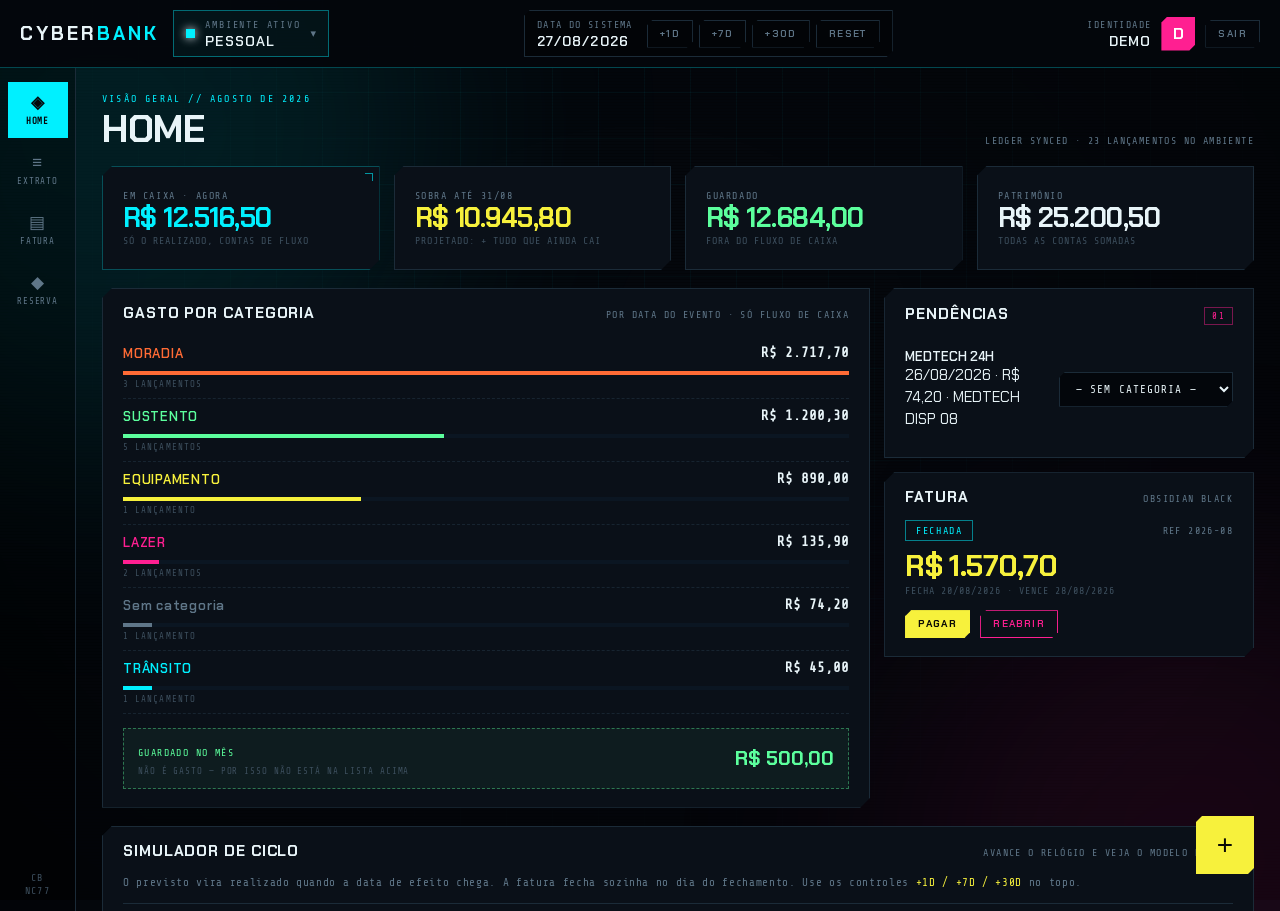
==== prototipo/app.html @ ab632f96 "feat(prototipo): terminal navegavel para validar regra de negocio Prototipo em prototipo/ (fora de d" ====
<!doctype html>
<html lang="pt-BR">
<head>
<meta charset="utf-8">
<meta name="viewport" content="width=device-width,initial-scale=1">
<title>CYBERBANK // TERMINAL</title>
<link rel="preconnect" href="https://fonts.googleapis.com">
<link rel="preconnect" href="https://fonts.gstatic.com" crossorigin>
<link href="https://fonts.googleapis.com/css2?family=Chakra+Petch:wght@400;600;700&family=Share+Tech+Mono&display=swap" rel="stylesheet">
<link rel="stylesheet" href="assets/css/cyber.css">
<link rel="stylesheet" href="assets/css/app.css">
</head>
<body>
<div class="atmos"></div><div class="glow-cyan"></div><div class="glow-pink"></div>

<!-- ================= HEADER: o ambiente vive aqui, sempre visivel ================= -->
<header class="hdr">
  <div class="hstack gap14">
    <b class="mark">CYBER<i>BANK</i></b>
    <div class="amb" id="ambChip">
      <span class="dot" id="ambDot"></span>
      <div class="stack">
        <span class="tele" style="letter-spacing:.18em">AMBIENTE ATIVO</span>
        <strong id="ambNome">PESSOAL</strong>
      </div>
      <span class="caret">▾</span>
      <div class="ambmenu" id="ambMenu"></div>
    </div>
  </div>

  <div class="hstack gap14 clockbox">
    <div class="stack">
      <span class="tele">DATA DO SISTEMA</span>
      <strong id="hoje">27/08/2026</strong>
    </div>
    <div class="hstack gap6">
      <button class="btn sm ghost" data-adv="1">+1D</button>
      <button class="btn sm ghost" data-adv="7">+7D</button>
      <button class="btn sm ghost" data-adv="30">+30D</button>
      <button class="btn sm ghost" id="btnReset" title="Recarrega os dados de demonstração">RESET</button>
    </div>
  </div>

  <div class="hstack gap10">
    <div class="stack" style="text-align:right">
      <span class="tele">IDENTIDADE</span>
      <strong id="quem">DEMO</strong>
    </div>
    <div class="avatar" id="avatar">D</div>
    <a class="btn sm ghost" href="index.html" style="text-decoration:none">SAIR</a>
  </div>
</header>

<div class="shell">
  <!-- ================= RAIL ================= -->
  <nav class="rail">
    <button class="nav on" data-tela="home"><span>◈</span>HOME</button>
    <button class="nav" data-tela="extrato"><span>≡</span>EXTRATO</button>
    <button class="nav" data-tela="fatura"><span>▤</span>FATURA</button>
    <button class="nav" data-tela="patrimonio"><span>◆</span>RESERVA</button>
    <div class="railfoot tele">CB<br>NC77</div>
  </nav>

  <!-- ================= MAIN ================= -->
  <main class="main scroll" id="main">

    <!-- ---------- HOME ---------- -->
    <section class="tela" data-tela="home">
      <div class="telahead">
        <div><div class="eyebrow">VISÃO GERAL // <span id="mesRef">AGOSTO/2026</span></div><h2 class="th">Home</h2></div>
        <div class="tele" id="statusLinha">LEDGER SYNCED</div>
      </div>

      <div class="grid4">
        <div class="panel hot metric"><span class="corner tr"></span>
          <span class="lbl">Em caixa · agora</span><span class="val cy" id="mEmCaixa">—</span>
          <span class="sub">SÓ O REALIZADO, CONTAS DE FLUXO</span></div>
        <div class="panel metric">
          <span class="lbl">Sobra até <span id="fimMes">31/08</span></span><span class="val ac" id="mSobra">—</span>
          <span class="sub">PROJETADO: + TUDO QUE AINDA CAI</span></div>
        <div class="panel metric">
          <span class="lbl">Guardado</span><span class="val lm" id="mGuardado">—</span>
          <span class="sub">FORA DO FLUXO DE CAIXA</span></div>
        <div class="panel metric">
          <span class="lbl">Patrimônio</span><span class="val" id="mPatrimonio">—</span>
          <span class="sub">TODAS AS CONTAS SOMADAS</span></div>
      </div>

      <div class="grid-2-1 mt18">
        <div class="panel">
          <div class="panel-head"><h3>Gasto por categoria</h3><span class="tele">POR DATA DO EVENTO · SÓ FLUXO DE CAIXA</span></div>
          <div id="catList"></div>
          <div class="guardadoline" id="guardadoLine"></div>
        </div>

        <div class="stack gap14">
          <div class="panel" id="boxPend">
            <div class="panel-head"><h3>Pendências</h3><span class="tag pend" id="pendCount">0</span></div>
            <div id="pendList"></div>
          </div>
          <div class="panel" id="boxFatura">
            <div class="panel-head"><h3>Fatura</h3><span class="tele" id="fatRef">—</span></div>
            <div id="fatResumo"></div>
          </div>
        </div>
      </div>

      <div class="panel mt18" id="boxSim">
        <div class="panel-head"><h3>Simulador de ciclo</h3><span class="tele">AVANCE O RELÓGIO E VEJA O MODELO REAGIR</span></div>
        <p class="hint">O previsto vira realizado quando a data de efeito chega. A fatura fecha sozinha no dia do fechamento. Use os controles <b>+1D / +7D / +30D</b> no topo.</p>
        <div class="logbox scroll" id="logBox"></div>
      </div>
    </section>

    <!-- ---------- EXTRATO ---------- -->
    <section class="tela hidden" data-tela="extrato">
      <div class="telahead">
        <div><div class="eyebrow">MOVIMENTO // AMBIENTE ATIVO</div><h2 class="th">Extrato</h2></div>
        <div class="hstack gap6">
          <select id="fConta" class="minisel"></select>
          <button class="btn sm" id="btnSoPend">SÓ PENDÊNCIAS</button>
        </div>
      </div>
      <div class="panel" style="padding:0"><div id="extList" class="extrato"></div></div>
    </section>

    <!-- ---------- FATURA ---------- -->
    <section class="tela hidden" data-tela="fatura">
      <div class="telahead">
        <div><div class="eyebrow">CRÉDITO // CICLO DE FATURA</div><h2 class="th">Fatura</h2></div>
        <select id="fSel" class="minisel"></select>
      </div>
      <div id="fatDetalhe"></div>
    </section>

    <!-- ---------- PATRIMONIO ---------- -->
    <section class="tela hidden" data-tela="patrimonio">
      <div class="telahead">
        <div><div class="eyebrow">PATRIMÔNIO // CONTAS E APLICAÇÕES</div><h2 class="th">Reserva</h2></div>
        <div class="tele">APORTE NÃO É GASTO — É DINHEIRO TROCANDO DE BOLSO</div>
      </div>
      <div id="patContas"></div>
    </section>
  </main>
</div>

<!-- ================= QUICK-ADD ================= -->
<button class="fab" id="fab" title="Lançar (tecla N)">+</button>

<div class="qa" id="qa">
  <div class="panel hot qabox">
    <span class="corner tr"></span>
    <div class="panel-head"><h3>Lançar rápido</h3><span class="tele">ESC PARA FECHAR</span></div>
    <form id="fQuick" autocomplete="off">
      <div class="seg" id="qaSent">
        <button type="button" class="on" data-s="SAIDA">SAÍDA</button>
        <button type="button" data-s="ENTRADA">ENTRADA</button>
      </div>
      <div class="field"><label>valor</label><input id="qValor" inputmode="decimal" placeholder="0,00" required></div>
      <div class="field"><label>o que foi</label><input id="qDesc" placeholder="DESCRIÇÃO" required></div>
      <div class="row">
        <div class="field"><label>meio</label><select id="qMeio"></select></div>
        <div class="field"><label>categoria <span style="color:var(--dim)">(opcional)</span></label><select id="qCat"></select></div>
      </div>
      <div class="err" id="qErr"></div>
      <button class="btn primary" style="width:100%">Lançar</button>
    </form>
    <button class="btn ghost mt10" style="width:100%" id="qFull">Abrir formulário completo →</button>
    <p class="hint mt10">Sem categoria o lançamento entra e vai para a fila de pendências. O sistema aceita exigir só a categorização — nunca a digitação.</p>
  </div>
</div>

<!-- ================= FORM COMPLETO ================= -->
<div class="modal" id="full">
  <div class="panel hot fullbox scroll">
    <span class="corner tr"></span><span class="corner bl"></span>
    <div class="panel-head"><h3>Novo lançamento</h3><button class="btn sm ghost" id="fullX">FECHAR</button></div>
    <div class="seg wide" id="fTipo">
      <button type="button" class="on" data-t="gasto">GASTO</button>
      <button type="button" data-t="receita">RECEITA</button>
      <button type="button" data-t="credito">CRÉDITO</button>
      <button type="button" data-t="transf">TRANSFERÊNCIA</button>
      <button type="button" data-t="boleto">BOLETO</button>
    </div>
    <form id="fFull" autocomplete="off">
      <div class="row">
        <div class="field"><label>valor</label><input id="xValor" inputmode="decimal" placeholder="0,00" required></div>
        <div class="field"><label>data do evento</label><input id="xData" type="date" required></div>
      </div>
      <div class="field"><label>descrição</label><input id="xDesc" placeholder="O QUE FOI" required></div>
      <div class="row" id="rowContaMeio">
        <div class="field"><label id="lblConta">conta / meio</label><select id="xMeio"></select></div>
        <div class="field"><label>categoria</label><select id="xCat"></select></div>
      </div>
      <div class="row hidden" id="rowTransf">
        <div class="field"><label>de</label><select id="xDe"></select></div>
        <div class="field"><label>para</label><select id="xPara"></select></div>
      </div>
      <div class="row hidden" id="rowCredito">
        <div class="field"><label>cartão</label><select id="xCartao"></select></div>
        <div class="field"><label>parcelas</label><select id="xParc"></select></div>
      </div>
      <div class="field hidden" id="rowVenc"><label>vencimento</label><input id="xVenc" type="date"></div>
      <div class="explica" id="xExplica"></div>
      <div class="err" id="xErr"></div>
      <button class="btn primary" style="width:100%">Registrar</button>
    </form>
  </div>
</div>

<div class="toast" id="toast"></div>

<script src="assets/js/dominio.js"></script>
<script src="assets/js/mock.js"></script>
<script src="assets/js/app.js"></script>
</body></html>
---- prototipo/assets/css/cyber.css ----
/* =========================================================================
   CYBERBANK // linguagem visual do prototipo
   Direcao: HUD denso. Telemetria e moldura; o numero que importa e o maior
   elemento da tela. Regras em docs/06-interface/direcao-visual.md
   ========================================================================= */

:root{
  --void:#04070c;
  --bg:#06090f;
  --panel:#0a1018;
  --panel-2:#0d141d;
  --line:#1b2b38;
  --line-hot:rgba(0,240,255,.28);

  --cyan:#00f0ff;
  --pink:#ff1f91;
  --acid:#f7f13c;
  --lime:#5cff9d;
  --rust:#ff6b35;

  --ink:#e8f4f8;
  --muted:#5f7688;
  --dim:#3d4f5e;

  --mono:'Share Tech Mono','JetBrains Mono','Consolas',monospace;
  --disp:'Chakra Petch','Rajdhani','Segoe UI',system-ui,sans-serif;

  --chamfer:polygon(0 10px,10px 0,100% 0,100% calc(100% - 10px),calc(100% - 10px) 100%,0 100%);
  --chamfer-sm:polygon(0 6px,6px 0,100% 0,100% calc(100% - 6px),calc(100% - 6px) 100%,0 100%);
}

*{box-sizing:border-box;margin:0;padding:0}
html,body{height:100%}
body{
  background:var(--void);color:var(--ink);
  font-family:var(--disp);font-size:15px;line-height:1.45;
  -webkit-font-smoothing:antialiased;
  overflow-x:hidden;
}

/* ---------- atmosfera: grid, scanline, vinheta ---------- */
.atmos{position:fixed;inset:0;pointer-events:none;z-index:0}
.atmos::before{ /* grade de perspectiva */
  content:'';position:absolute;inset:0;
  background:
    linear-gradient(rgba(0,240,255,.045) 1px,transparent 1px) 0 0/100% 46px,
    linear-gradient(90deg,rgba(0,240,255,.045) 1px,transparent 1px) 0 0/46px 100%;
  mask-image:radial-gradient(ellipse at 50% 0%,#000 10%,transparent 78%);
}
.atmos::after{ /* scanlines + vinheta */
  content:'';position:absolute;inset:0;
  background:
    repeating-linear-gradient(to bottom,rgba(0,0,0,.34) 0 1px,transparent 1px 3px),
    radial-gradient(ellipse at 50% 40%,transparent 30%,rgba(0,0,0,.72) 100%);
  opacity:.55;
}
.glow-cyan,.glow-pink{position:fixed;border-radius:50%;filter:blur(120px);pointer-events:none;z-index:0}
.glow-cyan{width:52vw;height:52vw;left:-18vw;top:-16vw;background:rgba(0,240,255,.10)}
.glow-pink{width:46vw;height:46vw;right:-16vw;bottom:-20vw;background:rgba(255,31,145,.09)}

/* ---------- tipografia ---------- */
.eyebrow{font:10px/1.4 var(--mono);letter-spacing:.22em;color:var(--cyan);text-transform:uppercase}
.tele{font:10px/1.5 var(--mono);letter-spacing:.14em;color:var(--muted);text-transform:uppercase}
.tele b{color:var(--cyan);font-weight:400}
h1,h2,h3{font-family:var(--disp);font-weight:700;text-transform:uppercase;letter-spacing:-.01em;line-height:.92}

.glitch{position:relative;display:inline-block}
.glitch::before,.glitch::after{
  content:attr(data-t);position:absolute;left:0;top:0;width:100%;
  clip-path:inset(0 0 55% 0);opacity:.85;pointer-events:none;
}
.glitch::before{color:var(--pink);opacity:.5;transform:translate(-3px,-1px)}
.glitch::after{color:var(--cyan);opacity:.5;transform:translate(3px,1px);clip-path:inset(52% 0 0 0)}
@media (prefers-reduced-motion:no-preference){
  .glitch::before{animation:gl1 5.5s infinite steps(1)}
  .glitch::after{animation:gl2 4.7s infinite steps(1)}
}
@keyframes gl1{0%,92%,100%{transform:translate(-2px,-1px)}94%{transform:translate(-7px,1px)}97%{transform:translate(3px,-2px)}}
@keyframes gl2{0%,90%,100%{transform:translate(2px,1px)}93%{transform:translate(8px,-1px)}96%{transform:translate(-4px,2px)}}

/* ---------- paineis ---------- */
.panel{
  position:relative;background:var(--panel);
  border:1px solid var(--line);clip-path:var(--chamfer);
  padding:18px 20px;
}
.panel.hot{border-color:var(--line-hot);box-shadow:0 0 0 1px rgba(0,240,255,.05),0 18px 60px rgba(0,0,0,.6)}
.panel-head{display:flex;align-items:baseline;justify-content:space-between;gap:12px;margin-bottom:14px}
.panel-head h3{font-size:15px;letter-spacing:.06em;color:var(--ink)}
.corner{position:absolute;width:8px;height:8px;border:1px solid var(--cyan);opacity:.6}
.corner.tr{top:6px;right:6px;border-left:0;border-bottom:0}
.corner.bl{bottom:6px;left:6px;border-right:0;border-top:0}

/* ---------- botoes ---------- */
.btn{
  font:600 12px/1 var(--disp);letter-spacing:.14em;text-transform:uppercase;
  padding:12px 18px;background:transparent;color:var(--cyan);
  border:1px solid var(--cyan);cursor:pointer;clip-path:var(--chamfer-sm);
  transition:background .12s,color .12s,box-shadow .12s;
}
.btn:hover{background:rgba(0,240,255,.12);box-shadow:0 0 18px rgba(0,240,255,.25)}
.btn.primary{background:var(--acid);border-color:var(--acid);color:#0a0a05;font-weight:700}
.btn.primary:hover{box-shadow:0 0 24px rgba(247,241,60,.4);background:#fffa5e}
.btn.danger{color:var(--pink);border-color:var(--pink)}
.btn.danger:hover{background:rgba(255,31,145,.14);box-shadow:0 0 18px rgba(255,31,145,.25)}
.btn.ghost{color:var(--muted);border-color:var(--line)}
.btn.ghost:hover{color:var(--ink);border-color:var(--dim);background:rgba(255,255,255,.03)}
.btn:disabled{opacity:.32;cursor:not-allowed;box-shadow:none;background:transparent}
.btn.sm{padding:8px 12px;font-size:10px}

/* ---------- campos ---------- */
.field{margin-bottom:14px}
.field label{display:block;font:10px var(--mono);letter-spacing:.16em;color:var(--cyan);margin-bottom:6px;text-transform:uppercase}
.field input,.field select,.field textarea{
  width:100%;padding:12px 13px;background:#03060b;border:1px solid var(--line);
  color:var(--ink);font:14px var(--mono);outline:none;clip-path:var(--chamfer-sm);
}
.field input:focus,.field select:focus{border-color:var(--pink);box-shadow:0 0 16px rgba(255,31,145,.18)}
.field select{cursor:pointer}
.row{display:grid;grid-template-columns:1fr 1fr;gap:12px}

/* ---------- numeros ---------- */
.metric{display:flex;flex-direction:column;gap:4px}
.metric .lbl{font:10px var(--mono);letter-spacing:.16em;color:var(--muted);text-transform:uppercase}
.metric .val{font:700 clamp(28px,4vw,44px)/1 var(--disp);letter-spacing:-.02em;font-variant-numeric:tabular-nums}
.metric .val.cy{color:var(--cyan)}
.metric .val.ac{color:var(--acid)}
.metric .val.pk{color:var(--pink)}
.metric .val.lm{color:var(--lime)}
.metric .sub{font:10px var(--mono);color:var(--dim);letter-spacing:.1em}
.neg{color:var(--pink)}
.pos{color:var(--lime)}

/* ---------- tags ---------- */
.tag{
  display:inline-flex;align-items:center;gap:5px;
  font:9px var(--mono);letter-spacing:.14em;text-transform:uppercase;
  padding:3px 7px;border:1px solid var(--line);color:var(--muted);
}
.tag.prev{color:var(--acid);border-color:rgba(247,241,60,.4)}
.tag.real{color:var(--lime);border-color:rgba(92,255,157,.35)}
.tag.pend{color:var(--pink);border-color:rgba(255,31,145,.45)}
.tag.transf{color:var(--cyan);border-color:rgba(0,240,255,.35)}

/* ---------- barra de progresso HUD ---------- */
.bar{height:4px;background:#0b1622;overflow:hidden;position:relative}
.bar>i{display:block;height:100%;background:linear-gradient(90deg,var(--cyan),var(--pink))}

/* ---------- utilitarios ---------- */
.stack{display:flex;flex-direction:column}
.hstack{display:flex;align-items:center}
.gap6{gap:6px}.gap10{gap:10px}.gap14{gap:14px}.gap20{gap:20px}
.between{justify-content:space-between}
.wrap{flex-wrap:wrap}
.grow{flex:1}
.mt10{margin-top:10px}.mt18{margin-top:18px}.mt28{margin-top:28px}
.center{text-align:center}
.hidden{display:none !important}
.scroll{overflow-y:auto}
.scroll::-webkit-scrollbar{width:8px}
.scroll::-webkit-scrollbar-track{background:#060a10}
.scroll::-webkit-scrollbar-thumb{background:var(--line)}
---- prototipo/assets/css/app.css ----
/* CYBERBANK // layout do terminal (app.html) */

/* ---------- header ---------- */
.hdr{position:sticky;top:0;z-index:40;display:flex;align-items:center;justify-content:space-between;gap:20px;
  padding:10px 20px;background:rgba(4,7,12,.97);border-bottom:1px solid var(--line-hot)}
.mark{font:700 19px var(--disp);letter-spacing:.16em}.mark i{color:var(--cyan);font-style:normal}
.hdr strong{font:600 14px var(--disp);letter-spacing:.08em;color:var(--ink)}
.clockbox{padding:6px 12px;border:1px solid var(--line);clip-path:var(--chamfer-sm);background:rgba(0,0,0,.35)}
.avatar{width:34px;height:34px;display:grid;place-items:center;background:var(--pink);color:#fff;
  font:700 15px var(--disp);clip-path:var(--chamfer-sm)}

/* seletor de ambiente — sempre visivel, nunca deixa duvida de contexto */
.amb{position:relative;display:flex;align-items:center;gap:10px;padding:6px 12px;cursor:pointer;
  border:1px solid var(--line-hot);background:rgba(0,240,255,.05)}
/* sem clip-path aqui: clip-path recorta TODOS os descendentes ao proprio retangulo,
   e o dropdown do ambiente vive fora dele. Achado do prototipo. */
.amb:hover{background:rgba(0,240,255,.11)}
.amb .dot{width:9px;height:9px;background:var(--cyan);box-shadow:0 0 10px currentColor}
.amb .caret{color:var(--muted);font-size:11px}
.ambmenu{display:none;position:absolute;top:calc(100% + 7px);left:0;min-width:230px;z-index:60;
  background:var(--panel-2);border:1px solid var(--line-hot);clip-path:var(--chamfer-sm);padding:6px}
.ambmenu.open{display:block}
.ambmenu button{display:flex;align-items:center;gap:10px;width:100%;padding:10px 12px;background:transparent;
  border:0;color:var(--ink);font:600 13px var(--disp);letter-spacing:.08em;cursor:pointer;text-align:left}
.ambmenu button:hover{background:rgba(0,240,255,.1)}
.ambmenu button small{display:block;font:9px var(--mono);color:var(--muted);letter-spacing:.14em;white-space:nowrap}
.ambmenu .sep{padding:8px 12px;font:9px var(--mono);color:var(--dim);letter-spacing:.18em;border-bottom:1px solid var(--line);margin-bottom:4px}

/* ---------- shell ---------- */
.shell{position:relative;z-index:1;display:grid;grid-template-columns:76px 1fr;height:calc(100vh - 57px)}
.rail{display:flex;flex-direction:column;align-items:center;gap:4px;padding:14px 0;border-right:1px solid var(--line);background:rgba(0,0,0,.3)}
.nav{width:60px;padding:11px 0;background:transparent;border:1px solid transparent;color:var(--muted);
  font:9px var(--mono);letter-spacing:.1em;cursor:pointer;display:flex;flex-direction:column;align-items:center;gap:5px}
.nav span{font-size:17px;line-height:1}
.nav:hover{color:var(--ink);border-color:var(--line)}
.nav.on{color:var(--void);background:var(--cyan);border-color:var(--cyan);font-weight:700}
.railfoot{margin-top:auto;text-align:center;line-height:1.3;color:var(--dim)}
.main{padding:24px 26px 120px}

/* ---------- cabecalho de tela ---------- */
.telahead{display:flex;align-items:flex-end;justify-content:space-between;gap:16px;margin-bottom:18px;flex-wrap:wrap}
.th{font-size:38px;line-height:1;margin-top:4px}
.minisel{padding:9px 12px;background:#03060b;border:1px solid var(--line);color:var(--ink);
  font:11px var(--mono);letter-spacing:.1em;outline:none;cursor:pointer;clip-path:var(--chamfer-sm)}

/* ---------- grids ---------- */
.grid4{display:grid;grid-template-columns:repeat(4,1fr);gap:14px}
.grid4 .metric .val{font-size:clamp(21px,2.1vw,31px);white-space:nowrap}
.grid4 .metric{min-height:104px;justify-content:center}
.grid-2-1{display:grid;grid-template-columns:1.35fr .65fr;gap:14px;align-items:start}
@media(max-width:1100px){.grid4{grid-template-columns:1fr 1fr}.grid-2-1{grid-template-columns:1fr}}
@media(max-width:640px){.grid4{grid-template-columns:1fr}.shell{grid-template-columns:60px 1fr}}

/* ---------- categorias ---------- */
.catrow{display:grid;grid-template-columns:1fr auto;gap:4px 12px;padding:9px 0;border-bottom:1px dashed rgba(27,43,56,.75)}
.catrow .nome{font:600 13px var(--disp);letter-spacing:.06em}
.catrow .vlr{font:600 14px var(--mono);font-variant-numeric:tabular-nums}
.catrow .bar{grid-column:1/-1;margin-top:5px}
.catrow .meta{grid-column:1/-1;font:9px var(--mono);color:var(--dim);letter-spacing:.12em}
.guardadoline{margin-top:14px;padding:12px 14px;border:1px dashed rgba(92,255,157,.4);background:rgba(92,255,157,.05);
  display:flex;justify-content:space-between;align-items:center;gap:10px;flex-wrap:wrap}
.guardadoline .t{font:10px var(--mono);color:var(--lime);letter-spacing:.14em}
.guardadoline .v{font:700 20px var(--disp);color:var(--lime);font-variant-numeric:tabular-nums}
.guardadoline small{display:block;font:9px var(--mono);color:var(--dim);letter-spacing:.1em;margin-top:3px}

/* ---------- listas ---------- */
.item{display:grid;grid-template-columns:auto 1fr auto;gap:12px;align-items:center;padding:11px 14px;border-bottom:1px solid rgba(27,43,56,.6)}
.item:last-child{border-bottom:0}
.item:hover{background:rgba(0,240,255,.035)}
.item .d{font:9px var(--mono);color:var(--muted);letter-spacing:.08em;text-align:center;line-height:1.3}
.item .d b{display:block;color:var(--ink);font:600 14px var(--disp)}
.item .desc{font:600 14px var(--disp);letter-spacing:.03em}
.item .sub2{font:9px var(--mono);color:var(--muted);letter-spacing:.1em;margin-top:3px;display:flex;gap:7px;flex-wrap:wrap;align-items:center}
.item .amt{font:600 15px var(--mono);font-variant-numeric:tabular-nums;text-align:right;white-space:nowrap}
.extrato{max-height:calc(100vh - 250px);overflow-y:auto}
.pendrow{display:flex;justify-content:space-between;align-items:center;gap:8px;padding:9px 0;border-bottom:1px dashed rgba(27,43,56,.75)}
.pendrow:last-child{border:0}
.pendrow .l{min-width:0}
.pendrow .desc{font:600 13px var(--disp);white-space:nowrap;overflow:hidden;text-overflow:ellipsis}
.vazio{padding:18px 4px;font:10px var(--mono);color:var(--dim);letter-spacing:.14em;text-align:center}

/* ---------- fatura ---------- */
.fatgrid{display:grid;grid-template-columns:repeat(4,1fr);gap:14px;margin-bottom:14px}
@media(max-width:900px){.fatgrid{grid-template-columns:1fr 1fr}}
.fatacoes{display:flex;gap:10px;flex-wrap:wrap;margin-top:14px}
.stbadge{display:inline-block;padding:4px 10px;font:10px var(--mono);letter-spacing:.16em;border:1px solid}
.st-ABERTA{color:var(--acid);border-color:rgba(247,241,60,.5)}
.st-FECHADA{color:var(--cyan);border-color:rgba(0,240,255,.5)}
.st-PAGA{color:var(--lime);border-color:rgba(92,255,157,.45)}

/* ---------- contas / patrimonio ---------- */
.ctagrid{display:grid;grid-template-columns:repeat(auto-fill,minmax(280px,1fr));gap:14px;align-items:start}
.cta-tipo{font:9px var(--mono);letter-spacing:.16em;padding:3px 7px;border:1px solid var(--line);color:var(--muted)}

/* ---------- simulador ---------- */
.hint{font:11px/1.6 var(--mono);color:var(--muted);letter-spacing:.06em}
.hint b{color:var(--acid);font-weight:400}
.logbox{margin-top:12px;max-height:150px;font:10px/1.9 var(--mono);letter-spacing:.08em;color:var(--muted);
  border-top:1px solid var(--line);padding-top:10px}
.logbox div{padding:1px 0}
.logbox .t{color:var(--dim);margin-right:8px}
.logbox .fatura{color:var(--cyan)}.logbox .auto{color:var(--acid)}
.logbox .rend{color:var(--lime)}.logbox .novo{color:var(--pink)}

/* ---------- quick-add + modal ---------- */
.fab{position:fixed;right:26px;bottom:26px;z-index:50;width:58px;height:58px;font-size:28px;line-height:1;
  background:var(--acid);color:#0a0a05;border:0;cursor:pointer;clip-path:var(--chamfer-sm);
  box-shadow:0 0 30px rgba(247,241,60,.35)}
.fab:hover{background:#fffa5e;box-shadow:0 0 44px rgba(247,241,60,.55)}
.qa{position:fixed;inset:0;z-index:55;display:none;align-items:flex-end;justify-content:flex-end;
  padding:26px;background:rgba(2,4,8,.55)}
.qa.open{display:flex}
.qabox{width:min(420px,100%);margin-bottom:92px}
.modal{position:fixed;inset:0;z-index:60;display:none;place-items:center;padding:24px;background:rgba(2,4,8,.8)}
.modal.open{display:grid}
.fullbox{width:min(620px,100%);max-height:88vh}
.seg{display:grid;grid-template-columns:1fr 1fr;gap:0;margin-bottom:16px;border:1px solid var(--line)}
.seg.wide{grid-template-columns:repeat(5,1fr)}
.seg button{padding:10px 4px;background:transparent;border:0;border-right:1px solid var(--line);
  color:var(--muted);font:600 10px var(--disp);letter-spacing:.1em;cursor:pointer}
.seg button:last-child{border-right:0}
.seg button.on{background:var(--cyan);color:var(--void);font-weight:700}
.err{font:10px var(--mono);color:var(--pink);letter-spacing:.12em;min-height:15px;margin-bottom:8px;text-transform:uppercase}
.explica{font:10px/1.7 var(--mono);color:var(--cyan);letter-spacing:.08em;background:rgba(0,240,255,.06);
  border-left:2px solid var(--cyan);padding:9px 12px;margin-bottom:14px}

/* ---------- toast ---------- */
.toast{position:fixed;left:50%;bottom:34px;transform:translate(-50%,26px);z-index:80;opacity:0;
  padding:12px 20px;background:var(--panel-2);border:1px solid var(--cyan);clip-path:var(--chamfer-sm);
  font:11px var(--mono);letter-spacing:.12em;color:var(--ink);pointer-events:none;transition:.22s;max-width:90vw}
.toast.show{opacity:1;transform:translate(-50%,0)}
.toast.warn{border-color:var(--pink);color:var(--pink)}
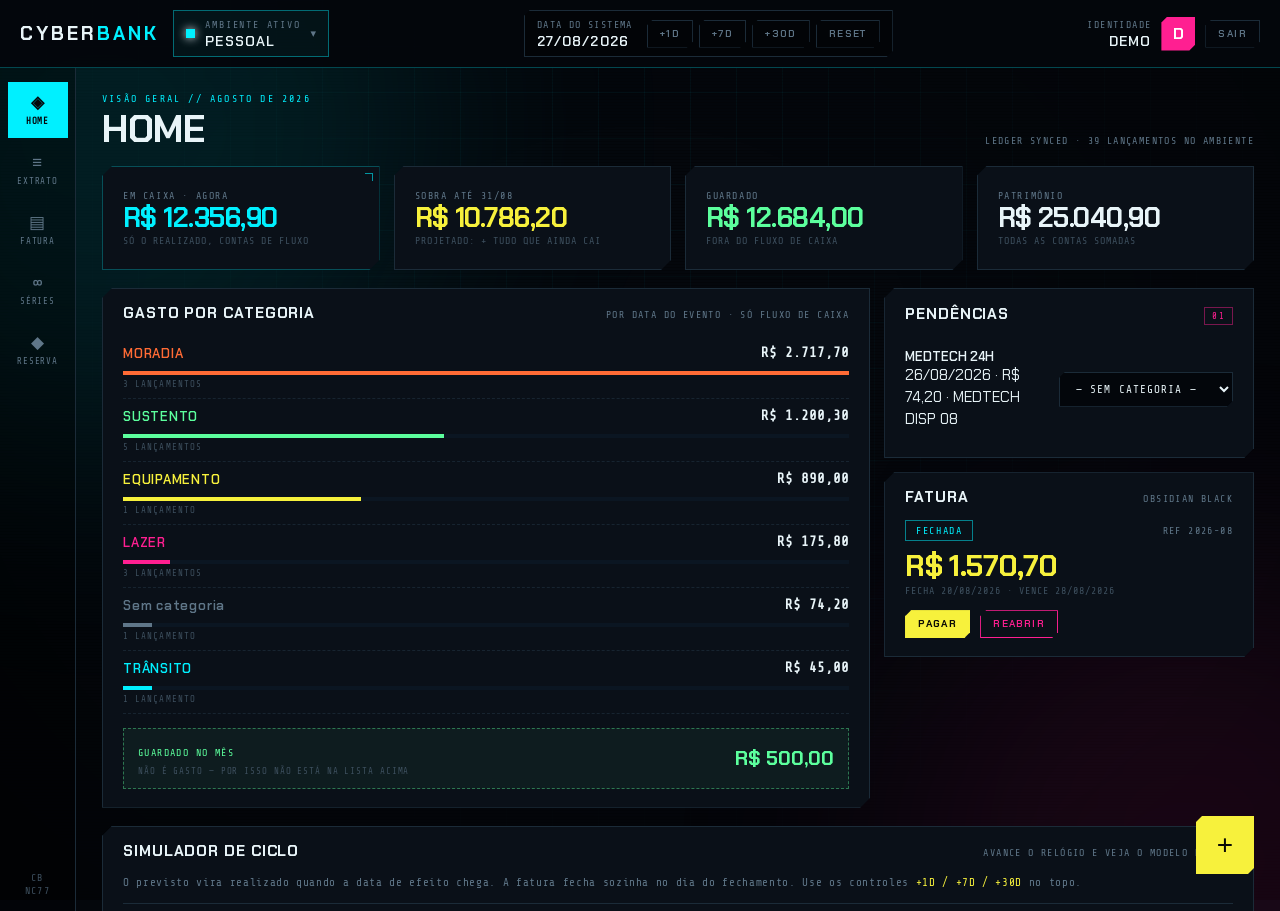
==== commit 7587d600: "docs+proto: recorrencia nao e parcelamento, e a diferenca e a regra de edicao RECORRENCIA sao N even" ====
--- a/prototipo/app.html
+++ b/prototipo/app.html
@@ -57,6 +57,7 @@
     <button class="nav on" data-tela="home"><span>◈</span>HOME</button>
     <button class="nav" data-tela="extrato"><span>≡</span>EXTRATO</button>
     <button class="nav" data-tela="fatura"><span>▤</span>FATURA</button>
+    <button class="nav" data-tela="series"><span>∞</span>SÉRIES</button>
     <button class="nav" data-tela="patrimonio"><span>◆</span>RESERVA</button>
     <div class="railfoot tele">CB<br>NC77</div>
   </nav>
@@ -133,6 +134,21 @@
       <div id="fatDetalhe"></div>
     </section>
 
+    <!-- ---------- SERIES ---------- -->
+    <section class="tela hidden" data-tela="series">
+      <div class="telahead">
+        <div><div class="eyebrow">SÉRIES // RECORRÊNCIA E PARCELAMENTO</div><h2 class="th">Séries</h2></div>
+        <div class="tele">RECORRÊNCIA PERGUNTA · PARCELAMENTO NÃO</div>
+      </div>
+      <div class="explica" style="margin-bottom:16px">
+        <b>RECORRÊNCIA</b> são N eventos independentes sem fim (a assinatura). Junho a R$ 39,90 e julho a R$ 55,00 são
+        dois fatos verdadeiros — por isso editar <b>pergunta</b> se o passado muda junto.
+        <b>PARCELAMENTO</b> é UMA compra dividida. R$ 3.000 em 3x continua sendo R$ 3.000 — editar altera
+        <b>todas</b> as parcelas, sem perguntar, reabrindo as faturas que precisar.
+      </div>
+      <div id="seriesList"></div>
+    </section>
+
     <!-- ---------- PATRIMONIO ---------- -->
     <section class="tela hidden" data-tela="patrimonio">
       <div class="telahead">
@@ -208,6 +224,27 @@
   </div>
 </div>
 
+<!-- ================= EDICAO DE SERIE ================= -->
+<div class="modal" id="serieM">
+  <div class="panel hot fullbox scroll" style="width:min(560px,100%)">
+    <span class="corner tr"></span>
+    <div class="panel-head"><h3 id="smTitulo">Alterar série</h3><button class="btn sm ghost" id="smX">FECHAR</button></div>
+    <div class="tele" id="smSub"></div>
+    <div class="field mt10"><label id="smLabel">novo valor</label><input id="smValor" inputmode="decimal" placeholder="0,00"></div>
+    <div id="smEscopo" class="hidden">
+      <div class="tele mt10" style="color:var(--acid)">ALTERAR O QUÊ?</div>
+      <div class="seg mt10" id="smSeg">
+        <button type="button" class="on" data-e="FUTURAS">SOMENTE AS FUTURAS</button>
+        <button type="button" data-e="TODAS">O PASSADO TAMBÉM</button>
+      </div>
+    </div>
+    <div class="explica" id="smImpacto"></div>
+    <div class="err" id="smErr"></div>
+    <button class="btn primary" style="width:100%" id="smOk">Confirmar</button>
+    <button class="btn danger mt10" style="width:100%" id="smCancelar">Cancelar esta série</button>
+  </div>
+</div>
+
 <div class="toast" id="toast"></div>
 
 <script src="assets/js/dominio.js"></script>
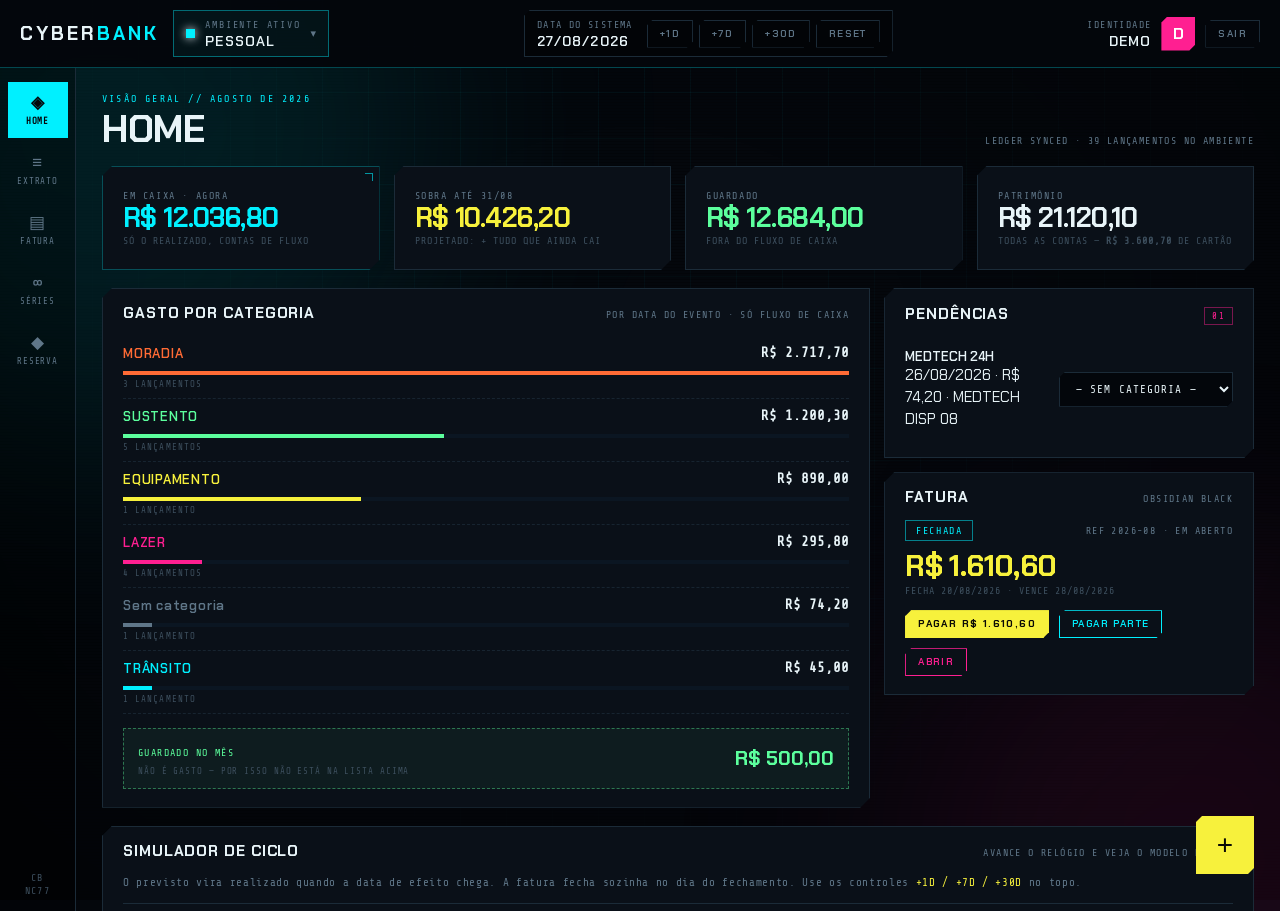
==== commit 6c6cc41d: "proto: motor no modelo novo — cartao e conta, pagar e transferencia - conta CARTAO (o contrato) com " ====
--- a/prototipo/app.html
+++ b/prototipo/app.html
@@ -84,7 +84,7 @@
           <span class="sub">FORA DO FLUXO DE CAIXA</span></div>
         <div class="panel metric">
           <span class="lbl">Patrimônio</span><span class="val" id="mPatrimonio">—</span>
-          <span class="sub">TODAS AS CONTAS SOMADAS</span></div>
+          <span class="sub">TODAS AS CONTAS — <b id="mDivida">—</b> DE CARTÃO</span></div>
       </div>
 
       <div class="grid-2-1 mt18">
@@ -144,7 +144,8 @@
         <b>RECORRÊNCIA</b> são N eventos independentes sem fim (a assinatura). Junho a R$ 39,90 e julho a R$ 55,00 são
         dois fatos verdadeiros — por isso editar <b>pergunta</b> se o passado muda junto.
         <b>PARCELAMENTO</b> é UMA compra dividida. R$ 3.000 em 3x continua sendo R$ 3.000 — editar altera
-        <b>todas</b> as parcelas, sem perguntar, reabrindo as faturas que precisar.
+        <b>todas</b> as parcelas, sem perguntar. Nenhuma fatura precisa ser reaberta: nada congela — mas
+        o sistema mostra <b>quais</b> faturas fechadas mudam de valor antes de confirmar.
       </div>
       <div id="seriesList"></div>
     </section>
--- a/prototipo/assets/css/app.css
+++ b/prototipo/assets/css/app.css
@@ -86,6 +86,7 @@
 .stbadge{display:inline-block;padding:4px 10px;font:10px var(--mono);letter-spacing:.16em;border:1px solid}
 .st-ABERTA{color:var(--acid);border-color:rgba(247,241,60,.5)}
 .st-FECHADA{color:var(--cyan);border-color:rgba(0,240,255,.5)}
+.st-FUTURA{color:var(--dim);border-color:rgba(95,118,136,.45)}
 .st-PAGA{color:var(--lime);border-color:rgba(92,255,157,.45)}
 
 /* ---------- contas / patrimonio ---------- */
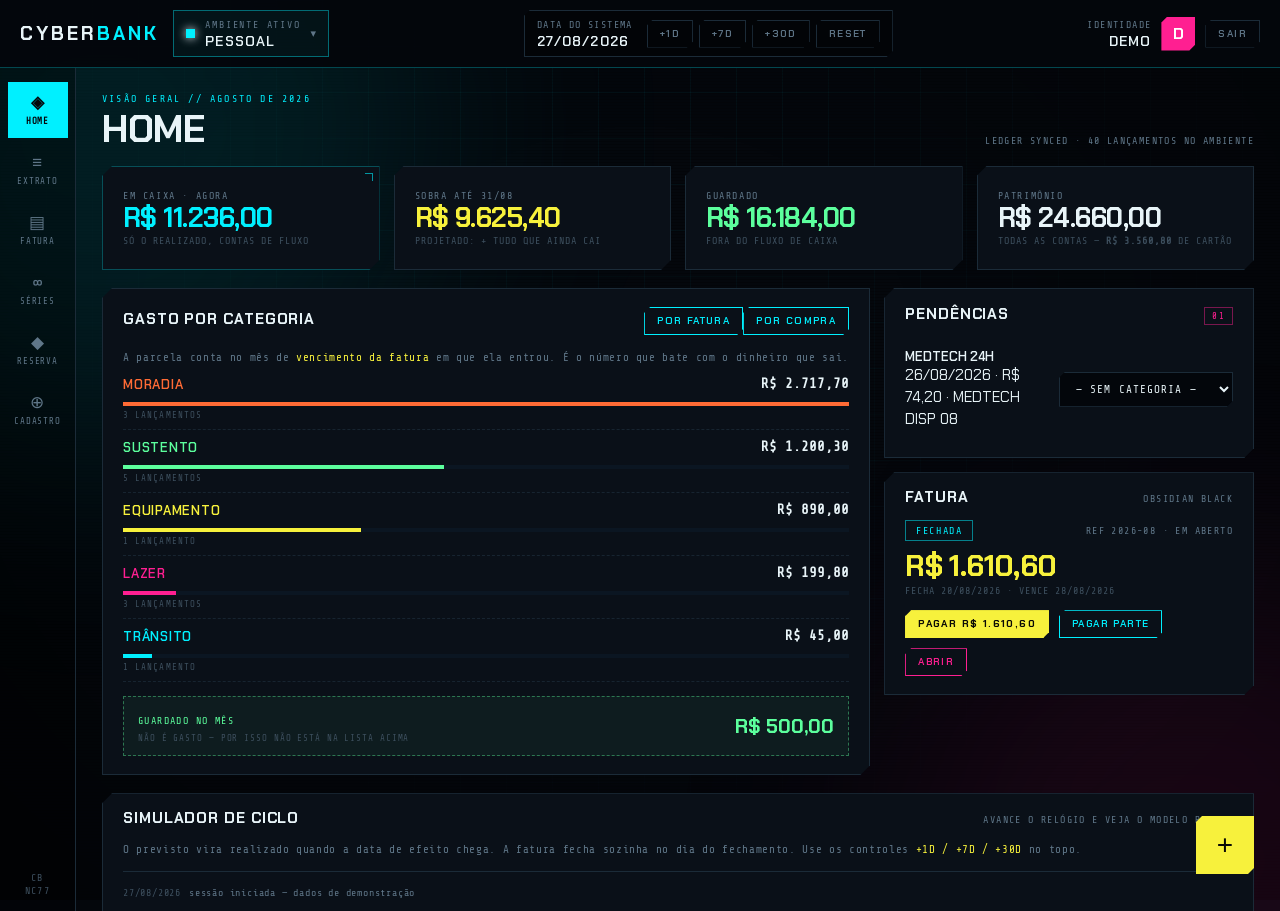
==== commit 39d972fb: "prototipo: os dois eixos do gasto, conferir(), dado que envelhece e cadastro Quatro decisoes que so " ====
--- a/prototipo/app.html
+++ b/prototipo/app.html
@@ -59,6 +59,7 @@
     <button class="nav" data-tela="fatura"><span>▤</span>FATURA</button>
     <button class="nav" data-tela="series"><span>∞</span>SÉRIES</button>
     <button class="nav" data-tela="patrimonio"><span>◆</span>RESERVA</button>
+    <button class="nav" data-tela="cadastro"><span>⊕</span>CADASTRO</button>
     <div class="railfoot tele">CB<br>NC77</div>
   </nav>
 
@@ -89,7 +90,12 @@
 
       <div class="grid-2-1 mt18">
         <div class="panel">
-          <div class="panel-head"><h3>Gasto por categoria</h3><span class="tele">POR DATA DO EVENTO · SÓ FLUXO DE CAIXA</span></div>
+          <div class="panel-head"><h3>Gasto por categoria</h3>
+            <span class="hstack gap8">
+              <button class="btn sm on" data-eixo="POR_FATURA">POR FATURA</button>
+              <button class="btn sm" data-eixo="POR_COMPRA">POR COMPRA</button>
+            </span></div>
+          <p class="hint" id="eixoHint"></p>
           <div id="catList"></div>
           <div class="guardadoline" id="guardadoLine"></div>
         </div>
@@ -157,6 +163,14 @@
         <div class="tele">APORTE NÃO É GASTO — É DINHEIRO TROCANDO DE BOLSO</div>
       </div>
       <div id="patContas"></div>
+    </section>
+
+    <section class="tela hidden" data-tela="cadastro">
+      <div class="telahead">
+        <div><div class="eyebrow">CADASTRO // O QUE O USUÁRIO CRIA</div><h2 class="th">Cadastro</h2></div>
+        <div class="tele">O SISTEMA SÓ CRIA AS CATEGORIAS DE SISTEMA</div>
+      </div>
+      <div id="cadastro"></div>
     </section>
   </main>
 </div>
--- a/prototipo/assets/css/cyber.css
+++ b/prototipo/assets/css/cyber.css
@@ -138,6 +138,7 @@
   padding:3px 7px;border:1px solid var(--line);color:var(--muted);
 }
 .tag.prev{color:var(--acid);border-color:rgba(247,241,60,.4)}
+.tag.prov{color:var(--cyan);border-color:rgba(0,240,255,.4)}
 .tag.real{color:var(--lime);border-color:rgba(92,255,157,.35)}
 .tag.pend{color:var(--pink);border-color:rgba(255,31,145,.45)}
 .tag.transf{color:var(--cyan);border-color:rgba(0,240,255,.35)}
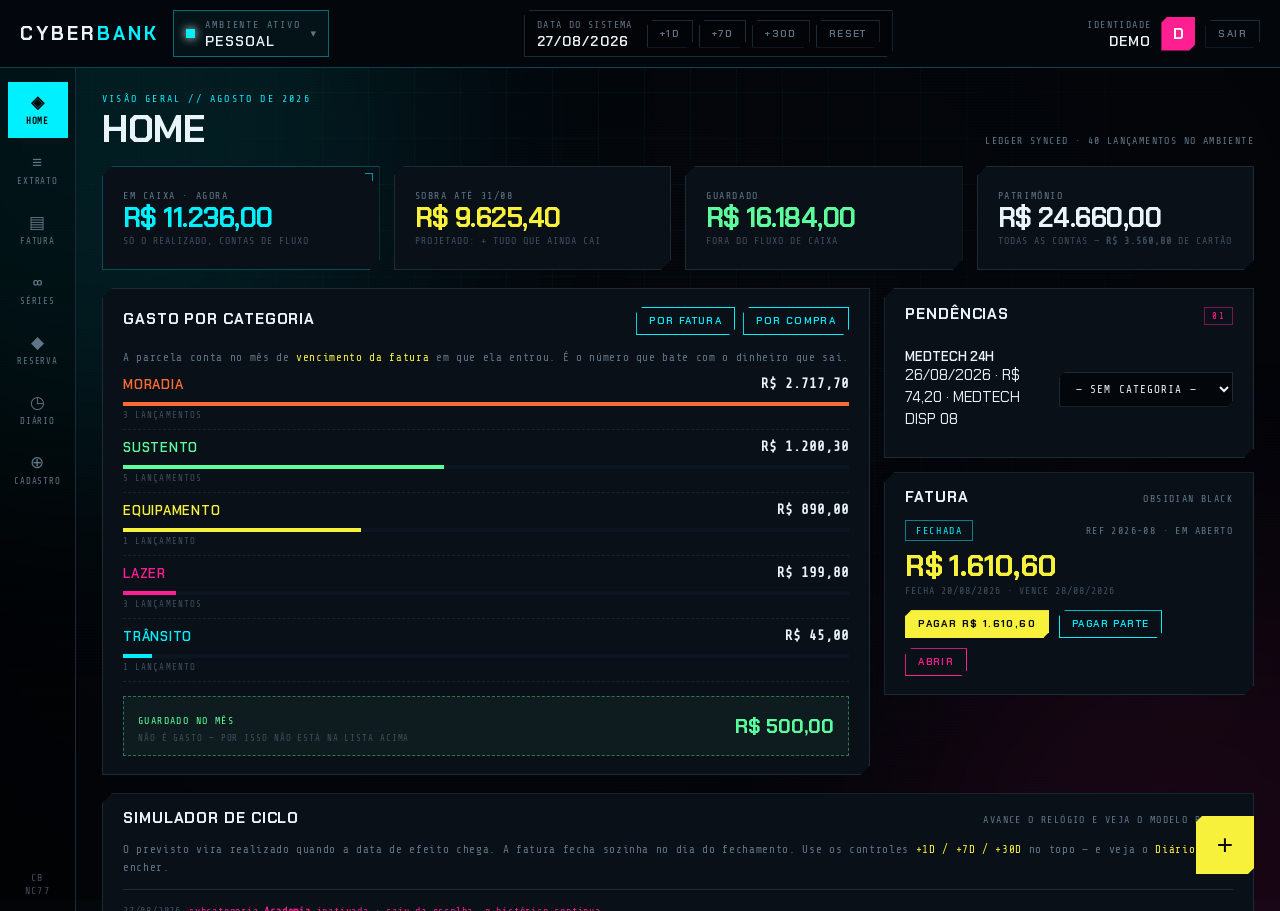
==== commit 151ed4a4: "evento: nasce o Diario — o que aconteceu num dia, e por que o saldo mudou O Abner viu o simulador de" ====
--- a/prototipo/app.html
+++ b/prototipo/app.html
@@ -59,6 +59,7 @@
     <button class="nav" data-tela="fatura"><span>▤</span>FATURA</button>
     <button class="nav" data-tela="series"><span>∞</span>SÉRIES</button>
     <button class="nav" data-tela="patrimonio"><span>◆</span>RESERVA</button>
+    <button class="nav" data-tela="diario"><span>◷</span>DIÁRIO</button>
     <button class="nav" data-tela="cadastro"><span>⊕</span>CADASTRO</button>
     <div class="railfoot tele">CB<br>NC77</div>
   </nav>
@@ -114,7 +115,7 @@
 
       <div class="panel mt18" id="boxSim">
         <div class="panel-head"><h3>Simulador de ciclo</h3><span class="tele">AVANCE O RELÓGIO E VEJA O MODELO REAGIR</span></div>
-        <p class="hint">O previsto vira realizado quando a data de efeito chega. A fatura fecha sozinha no dia do fechamento. Use os controles <b>+1D / +7D / +30D</b> no topo.</p>
+        <p class="hint">O previsto vira realizado quando a data de efeito chega. A fatura fecha sozinha no dia do fechamento. Use os controles <b>+1D / +7D / +30D</b> no topo — e veja o <b>Diário</b> encher.</p>
         <div class="logbox scroll" id="logBox"></div>
       </div>
     </section>
@@ -163,6 +164,14 @@
         <div class="tele">APORTE NÃO É GASTO — É DINHEIRO TROCANDO DE BOLSO</div>
       </div>
       <div id="patContas"></div>
+    </section>
+
+    <section class="tela hidden" data-tela="diario">
+      <div class="telahead">
+        <div><div class="eyebrow">DIÁRIO // O QUE ACONTECEU</div><h2 class="th">Diário</h2></div>
+        <div class="tele">POR QUE MEU SALDO MUDOU</div>
+      </div>
+      <div id="diario"></div>
     </section>
 
     <section class="tela hidden" data-tela="cadastro">
--- a/prototipo/assets/css/app.css
+++ b/prototipo/assets/css/app.css
@@ -131,3 +131,73 @@
   font:11px var(--mono);letter-spacing:.12em;color:var(--ink);pointer-events:none;transition:.22s;max-width:90vw}
 .toast.show{opacity:1;transform:translate(-50%,0)}
 .toast.warn{border-color:var(--pink);color:var(--pink)}
+
+/* ---------- cadastro: arvores de categoria ----------------------------------
+   Um card por raiz, na cor da raiz. O campo de subcategoria mora DENTRO do card:
+   e ele que responde "de quem esse filho e" — sem seletor de pai, sem modo.
+   ATENCAO: nada aqui abre camada flutuante, entao o clip-path do card e seguro
+   (docs/06-interface/direcao-visual.md, a armadilha do clip-path).
+   -------------------------------------------------------------------------- */
+.formraiz{display:grid;grid-template-columns:minmax(160px,1fr) 148px auto auto;gap:12px;align-items:end}
+@media(max-width:820px){.formraiz{grid-template-columns:1fr 1fr}}
+.swatches{display:flex;gap:6px}
+.swatch{width:28px;height:28px;padding:0;background:var(--sw);border:0;
+  cursor:pointer;clip-path:var(--chamfer-sm);opacity:.6;transition:opacity .12s,box-shadow .12s}
+.swatch:hover{opacity:.85}
+.swatch.on{opacity:1;box-shadow:0 0 0 1px var(--void),0 0 0 2px var(--sw),0 0 18px var(--sw)}
+
+.arvores{display:grid;grid-template-columns:repeat(auto-fill,minmax(288px,1fr));gap:14px;align-items:start}
+.arv{background:var(--panel-2);border:1px solid var(--line);border-top:2px solid var(--k);
+  clip-path:var(--chamfer-sm);padding:12px 14px 14px}
+.arv-head{display:flex;align-items:baseline;justify-content:space-between;gap:10px}
+.arv-nome{font:700 15px var(--disp);letter-spacing:.06em;text-transform:uppercase;color:var(--k)}
+.arv-sent{font:9px var(--mono);letter-spacing:.14em;color:var(--muted);white-space:nowrap}
+.arv-corpo{display:flex;flex-wrap:wrap;gap:6px;margin:11px 0;min-height:24px}
+.sub-chip{display:inline-flex;align-items:center;gap:6px;font:11px var(--mono);letter-spacing:.04em;
+  padding:3px 8px;border:1px solid var(--line);color:var(--ink);background:rgba(255,255,255,.025)}
+.sub-chip b{font:9px var(--mono);font-weight:400;letter-spacing:.1em;color:var(--dim)}
+.arv-estado{display:flex;flex-wrap:wrap;align-items:center;gap:8px;min-height:20px;padding-top:10px;
+  border-top:1px dashed var(--line)}
+.arv-add{display:grid;grid-template-columns:1fr auto;gap:6px;margin-top:11px}
+.arv-add input{padding:8px 10px;background:#03060b;border:1px solid var(--line);color:var(--ink);
+  font:12px var(--mono);outline:none;clip-path:var(--chamfer-sm);min-width:0}
+.arv-add input::placeholder{color:var(--dim)}
+.arv-add input:focus{border-color:var(--k)}
+.arv-add .btn{padding:8px 14px;border-color:var(--k);color:var(--k)}
+
+.sis-linha{display:grid;grid-template-columns:1fr 84px 72px;gap:8px;align-items:center;
+  padding:6px 0;border-bottom:1px solid rgba(27,43,56,.55)}
+.sis-linha:last-child{border-bottom:0}
+.sis-linha .tag{justify-content:center}
+.sis-nome{font:12px var(--mono);letter-spacing:.08em;text-transform:uppercase;color:var(--muted)}
+
+.gap8{gap:8px}.mt14{margin-top:14px}
+
+/* ---------- cadastro: inativa ------------------------------------------------
+   Inativa NAO e alerta: e um estado escolhido de proposito. Por isso ela apaga
+   (opacidade + cinza), e nunca fica rosa — rosa e alerta (direcao-visual.md).
+   -------------------------------------------------------------------------- */
+.arv.ina{opacity:.5;border-top-color:var(--dim)}
+.arv.ina .arv-nome{color:var(--muted)}
+.sub-chip.ina{opacity:.5;border-style:dashed;color:var(--muted)}
+.chip-x{margin-left:2px;padding:0 2px;background:none;border:0;cursor:pointer;
+  font:12px/1 var(--mono);color:var(--dim);transition:color .12s}
+.chip-x:hover{color:var(--pink)}
+.sub-chip.ina .chip-x:hover{color:var(--lime)}
+.arv-acoes{display:flex;flex-wrap:wrap;align-items:center;gap:8px;margin-top:11px;
+  padding-top:10px;border-top:1px dashed var(--line)}
+.arv-acoes .btn{padding:6px 10px;font-size:9px}
+
+/* ---------- diario ----------------------------------------------------------
+   Uma linha por evento: hora, frase, valor. A frase e montada na tela a partir
+   de tipo+dados (docs/02-dominio/evento.md) — o evento nunca guarda texto.
+   -------------------------------------------------------------------------- */
+.evlist{display:flex;flex-direction:column}
+.ev{display:grid;grid-template-columns:52px 1fr auto;gap:12px;align-items:baseline;
+  padding:9px 0;border-bottom:1px solid rgba(27,43,56,.55)}
+.ev:last-child{border-bottom:0}
+.ev-h{font:10px var(--mono);letter-spacing:.1em;color:var(--dim)}
+.ev-t{font:13px/1.5 var(--disp);color:var(--ink)}
+.ev-t b{font-weight:700;color:var(--cyan)}
+.ev-v{font:600 13px var(--disp);font-variant-numeric:tabular-nums;color:var(--muted);white-space:nowrap}
+@media(max-width:640px){.ev{grid-template-columns:44px 1fr}.ev-v{grid-column:2}}
